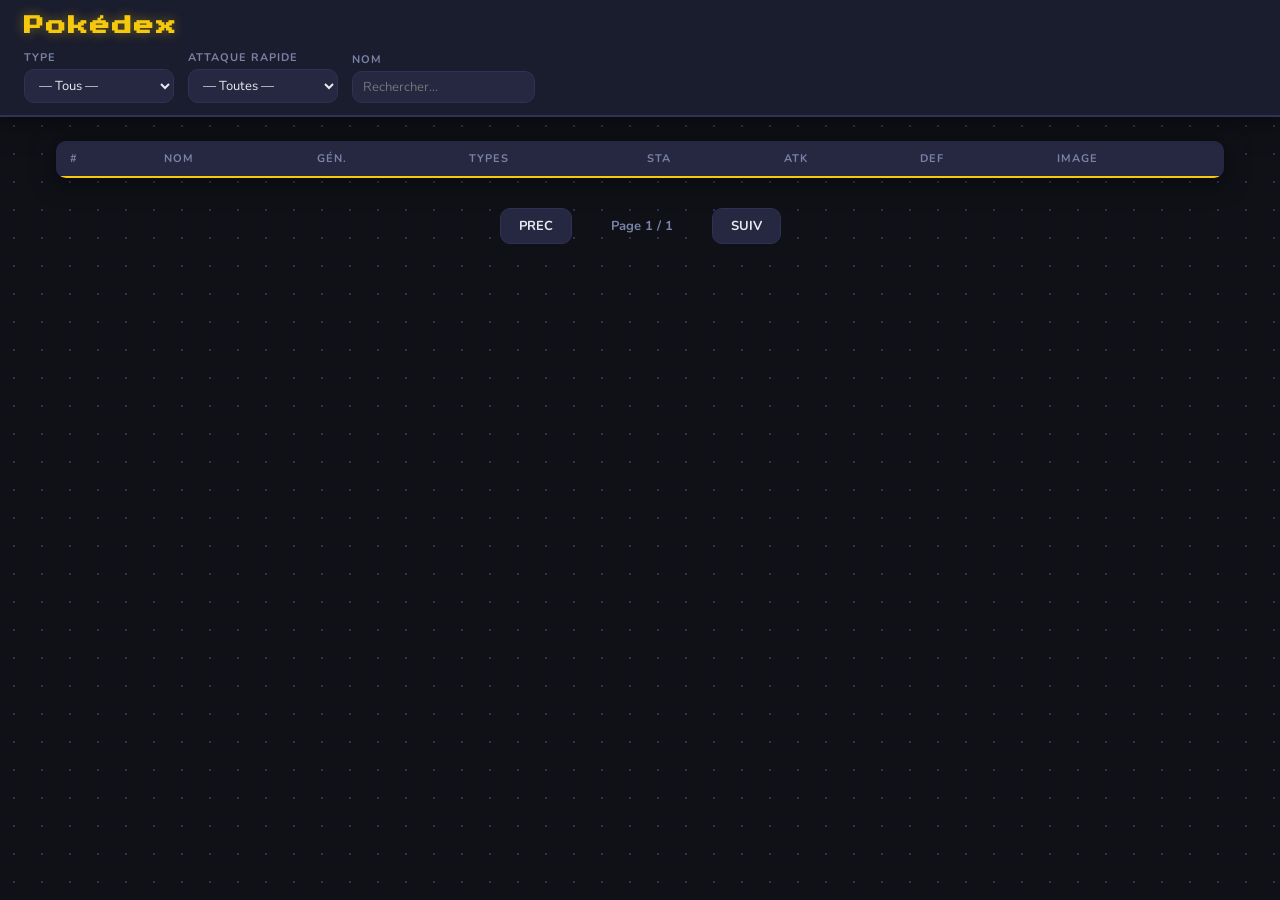
==== html/index.html @ 8cd1db7c "fonctionnement général du pokédex, remise en place des données des moves des pokémon de la 7G ; Prob" ====
<!DOCTYPE html>
<html lang="fr">
<head>
    <meta charset="UTF-8">
    <meta name="viewport" content="width=device-width, initial-scale=1.0">
    <title>Pokédex</title>
    <link rel="stylesheet" href="style.css">
</head>
<body>
    <header>
        <h1>Pokédex</h1>
        <div id="filtres">
            <div class="filtre-groupe">
                <label for="filtre-type">Type</label>
                <select id="filtre-type">
                    <option value="">— Tous —</option>
                </select>
            </div>
            <div class="filtre-groupe">
                <label for="filtre-attaque">Attaque rapide</label>
                <select id="filtre-attaque">
                    <option value="">— Toutes —</option>
                </select>
            </div>
            <div class="filtre-groupe">
                <label for="filtre-nom">Nom</label>
                <input type="text" id="filtre-nom" placeholder="Rechercher…">
            </div>
        </div>
    </header>

    <main>
        <div id="tableau-wrapper">
            <table id="tableau-pokemons">
                <thead>
                    <tr>
                        <th data-col="id">#</th>
                        <th data-col="nom">Nom</th>
                        <th data-col="generation">Gén.</th>
                        <th data-col="types">Types</th>
                        <th data-col="stamina">STA</th>
                        <th data-col="baseAttaque">ATK</th>
                        <th data-col="baseDefense">DEF</th>
                        <th>Image</th>  
                    </tr>
                </thead>
                <tbody id="tbody-pokemons">
                </tbody>
            </table>
        </div>

        <div id="pagination">
            <button id="btn-prec">PREC</button>
            <span id="info-page">Page 1 / 1</span>
            <button id="btn-suiv">SUIV </button>
        </div>
    </main>


    <div id="overlay-detail" class="overlay hidden">
        <div id="popup-detail">
            <button id="btn-fermer-detail">x</button>
            <div id="contenu-detail">
            </div>
        </div>
    </div>

    <div id="popup-image" class="hidden">
        <img id="img-grande" src="" alt="">
    </div>

    <script src="./jquery/jquery-3.7.1.min.js"></script>
    <script type="module" src="./js/script.js" defer></script>

</body>
</html>
---- html/style.css ----
/* ============================================================
   POKÉDEX — style.css
   Thème : dark/game-card — inspiré des interfaces RPG
   ============================================================ */

@import url('https://fonts.googleapis.com/css2?family=Press+Start+2P&family=Nunito:wght@400;600;700&display=swap');

/* ---------- Variables ---------- */
:root {
    --bg:          #0f1117;
    --surface:     #1a1d2e;
    --surface2:    #252840;
    --border:      #2e3254;
    --accent:      #f6c90e;   /* jaune Pokémon */
    --accent2:     #e84040;   /* rouge Pokéball */
    --text:        #e8eaf0;
    --text-muted:  #7b82a8;
    --radius:      10px;
    --shadow:      0 4px 24px rgba(0,0,0,.5);
    --font-ui:     'Nunito', sans-serif;
    --font-pixel:  'Press Start 2P', monospace;
}

/* ---------- Reset / base ---------- */
*, *::before, *::after { box-sizing: border-box; margin: 0; padding: 0; }

body {
    background: var(--bg);
    color: var(--text);
    font-family: var(--font-ui);
    font-size: 14px;
    min-height: 100vh;
    /* Motif de points discret en fond */
    background-image: radial-gradient(circle, #2e3254 1px, transparent 1px);
    background-size: 28px 28px;
}

/* ---------- Header / filtres ---------- */
header {
    background: var(--surface);
    border-bottom: 2px solid var(--border);
    padding: 16px 24px 12px;
    position: sticky;
    top: 0;
    z-index: 100;
    box-shadow: var(--shadow);
}

header h1 {
    font-family: var(--font-pixel);
    font-size: clamp(12px, 2.5vw, 20px);
    color: var(--accent);
    letter-spacing: 2px;
    margin-bottom: 14px;
    text-shadow: 0 0 12px rgba(246,201,14,.4);
}

#filtres {
    display: flex;
    flex-wrap: wrap;
    gap: 14px;
    align-items: flex-end;
}

.filtre-groupe {
    display: flex;
    flex-direction: column;
    gap: 4px;
}

.filtre-groupe label {
    font-size: 11px;
    font-weight: 700;
    color: var(--text-muted);
    text-transform: uppercase;
    letter-spacing: 1px;
}

.filtre-groupe select,
.filtre-groupe input[type="text"] {
    background: var(--surface2);
    border: 1.5px solid var(--border);
    border-radius: var(--radius);
    color: var(--text);
    font-family: var(--font-ui);
    font-size: 13px;
    padding: 6px 10px;
    outline: none;
    transition: border-color .2s;
    min-width: 150px;
}

.filtre-groupe select:focus,
.filtre-groupe input[type="text"]:focus {
    border-color: var(--accent);
}

/* ---------- Main ---------- */
main {
    padding: 24px 16px;
    max-width: 1200px;
    margin: 0 auto;
}

/* ---------- Tableau ---------- */
#tableau-wrapper {
    overflow-x: auto;
    border-radius: var(--radius);
    box-shadow: var(--shadow);
}

#tableau-pokemons {
    width: 100%;
    border-collapse: collapse;
    background: var(--surface);
}

/* En-têtes */
#tableau-pokemons thead tr {
    background: var(--surface2);
    border-bottom: 2px solid var(--accent);
}

#tableau-pokemons th {
    padding: 10px 14px;
    text-align: left;
    font-size: 11px;
    font-weight: 700;
    color: var(--text-muted);
    text-transform: uppercase;
    letter-spacing: 1px;
    white-space: nowrap;
    cursor: pointer;
    user-select: none;
    transition: color .2s;
}

/* La dernière colonne (image) n'a pas de cursor pointer */
#tableau-pokemons th:last-child {
    cursor: default;
}

#tableau-pokemons th:hover:not(:last-child) {
    color: var(--accent);
}

/* Colonne triée active → texte en gras + couleur accent */
#tableau-pokemons th.tri-actif {
    color: var(--accent);
    font-weight: 900;
}

/* Indicateur de direction du tri */
#tableau-pokemons th.tri-actif::after {
    content: attr(data-dir);   /* '↑' ou '↓' ajouté via JS */
    margin-left: 5px;
    font-size: 10px;
}

/* Lignes du corps */
#tableau-pokemons tbody tr {
    border-bottom: 1px solid var(--border);
    cursor: pointer;
    transition: background .15s;
}

#tableau-pokemons tbody tr:hover {
    background: var(--surface2);
}

#tableau-pokemons td {
    padding: 8px 14px;
    vertical-align: middle;
}

/* ID en gras discret */
#tableau-pokemons td:first-child {
    font-weight: 700;
    color: var(--text-muted);
    font-size: 12px;
}

/* Miniature Pokémon */
.miniature {
    height: 40px;
    width: auto;
    display: block;
    transition: transform .2s;
    cursor: zoom-in;
}

.miniature:hover {
    transform: scale(1.15);
}

/* Badges de type */
.badge-type {
    display: inline-block;
    padding: 2px 8px;
    border-radius: 20px;
    font-size: 11px;
    font-weight: 700;
    margin: 1px 2px;
    color: #fff;
    text-transform: capitalize;
}

/* Couleurs par type */
.type-Normal   { background: #9099a1; }
.type-Fire     { background: #e62829; }
.type-Water    { background: #2980ef; }
.type-Grass    { background: #3fa129; }
.type-Electric { background: #fac000; color: #222; }
.type-Ice      { background: #3dcef3; color: #222; }
.type-Fighting { background: #ff8000; }
.type-Poison   { background: #9141cb; }
.type-Ground   { background: #915121; }
.type-Flying   { background: #81b9ef; color: #222; }
.type-Psychic  { background: #ef4179; }
.type-Bug      { background: #91a119; }
.type-Rock     { background: #afa981; color: #222; }
.type-Ghost    { background: #704170; }
.type-Dragon   { background: #5060e1; }
.type-Dark     { background: #624d4e; }
.type-Steel    { background: #60a1b8; }
.type-Fairy    { background: #ef70ef; }

/* ---------- Pagination ---------- */
#pagination {
    display: flex;
    align-items: center;
    justify-content: center;
    gap: 20px;
    margin-top: 20px;
    padding: 10px;
}

#pagination button {
    background: var(--surface2);
    color: var(--text);
    border: 1.5px solid var(--border);
    border-radius: var(--radius);
    padding: 8px 18px;
    font-family: var(--font-ui);
    font-size: 13px;
    font-weight: 700;
    cursor: pointer;
    transition: background .2s, border-color .2s, color .2s;
}

#pagination button:hover:not(:disabled) {
    background: var(--accent);
    color: var(--bg);
    border-color: var(--accent);
}

#pagination button:disabled {
    opacity: 0.35;
    cursor: not-allowed;
}

#info-page {
    font-size: 13px;
    font-weight: 700;
    color: var(--text-muted);
    min-width: 100px;
    text-align: center;
}

/* ---------- Overlay + Popup détail ---------- */
.overlay {
    position: fixed;
    inset: 0;
    background: rgba(0,0,0,.72);
    z-index: 500;
    display: flex;
    align-items: center;
    justify-content: center;
    backdrop-filter: blur(3px);
    animation: fadeIn .2s ease;
}

.overlay.hidden {
    display: none;
}

@keyframes fadeIn {
    from { opacity: 0; }
    to   { opacity: 1; }
}

#popup-detail {
    background: var(--surface);
    border: 2px solid var(--border);
    border-radius: 14px;
    padding: 28px 32px;
    max-width: 600px;
    width: 90vw;
    max-height: 85vh;
    overflow-y: auto;
    position: relative;
    box-shadow: 0 8px 40px rgba(0,0,0,.7);
    animation: slideUp .25s ease;
}

@keyframes slideUp {
    from { transform: translateY(30px); opacity: 0; }
    to   { transform: translateY(0);    opacity: 1; }
}

#btn-fermer-detail {
    position: absolute;
    top: 12px;
    right: 16px;
    background: none;
    border: none;
    color: var(--text-muted);
    font-size: 24px;
    cursor: pointer;
    line-height: 1;
    transition: color .2s;
}
#btn-fermer-detail:hover { color: var(--accent2); }

/* Contenu de la popup détail */
#contenu-detail h2 {
    font-family: var(--font-pixel);
    font-size: 13px;
    color: var(--accent);
    margin-bottom: 16px;
}

#contenu-detail .detail-image {
    text-align: center;
    margin-bottom: 16px;
}

#contenu-detail .detail-image img {
    height: 96px;
    cursor: zoom-in;
}

.detail-section {
    margin-bottom: 12px;
}

.detail-section h3 {
    font-size: 11px;
    font-weight: 700;
    text-transform: uppercase;
    letter-spacing: 1px;
    color: var(--text-muted);
    margin-bottom: 6px;
    border-bottom: 1px solid var(--border);
    padding-bottom: 4px;
}

.detail-section p {
    font-size: 13px;
    line-height: 1.6;
    color: var(--text);
}

.detail-stats {
    display: flex;
    gap: 16px;
    flex-wrap: wrap;
}

.stat-item {
    background: var(--surface2);
    border-radius: 8px;
    padding: 8px 14px;
    text-align: center;
}

.stat-item .stat-val {
    display: block;
    font-size: 20px;
    font-weight: 700;
    color: var(--accent);
}

.stat-item .stat-lbl {
    display: block;
    font-size: 10px;
    color: var(--text-muted);
    text-transform: uppercase;
    letter-spacing: 1px;
}

.attaque-chip {
    display: inline-block;
    background: var(--surface2);
    border: 1px solid var(--border);
    border-radius: 6px;
    padding: 3px 9px;
    margin: 2px 3px;
    font-size: 12px;
    color: var(--text);
}

/* ---------- Popup image grande taille ---------- */
#popup-image {
    position: fixed;
    z-index: 600;
    pointer-events: none;   /* ne bloque pas les événements souris */
    background: var(--surface);
    border: 2px solid var(--border);
    border-radius: 10px;
    padding: 8px;
    box-shadow: var(--shadow);
    transition: opacity .15s;
}

#popup-image.hidden {
    display: none;
}

#img-grande {
    display: block;
    height: 180px;
    width: auto;
}

/* ---------- Responsive ---------- */
@media (max-width: 680px) {
    header { padding: 12px; }
    #filtres { flex-direction: column; }
    .filtre-groupe select,
    .filtre-groupe input { min-width: 100%; }
    #tableau-pokemons th, #tableau-pokemons td { padding: 6px 8px; font-size: 12px; }
    #popup-detail { padding: 18px 16px; }
}
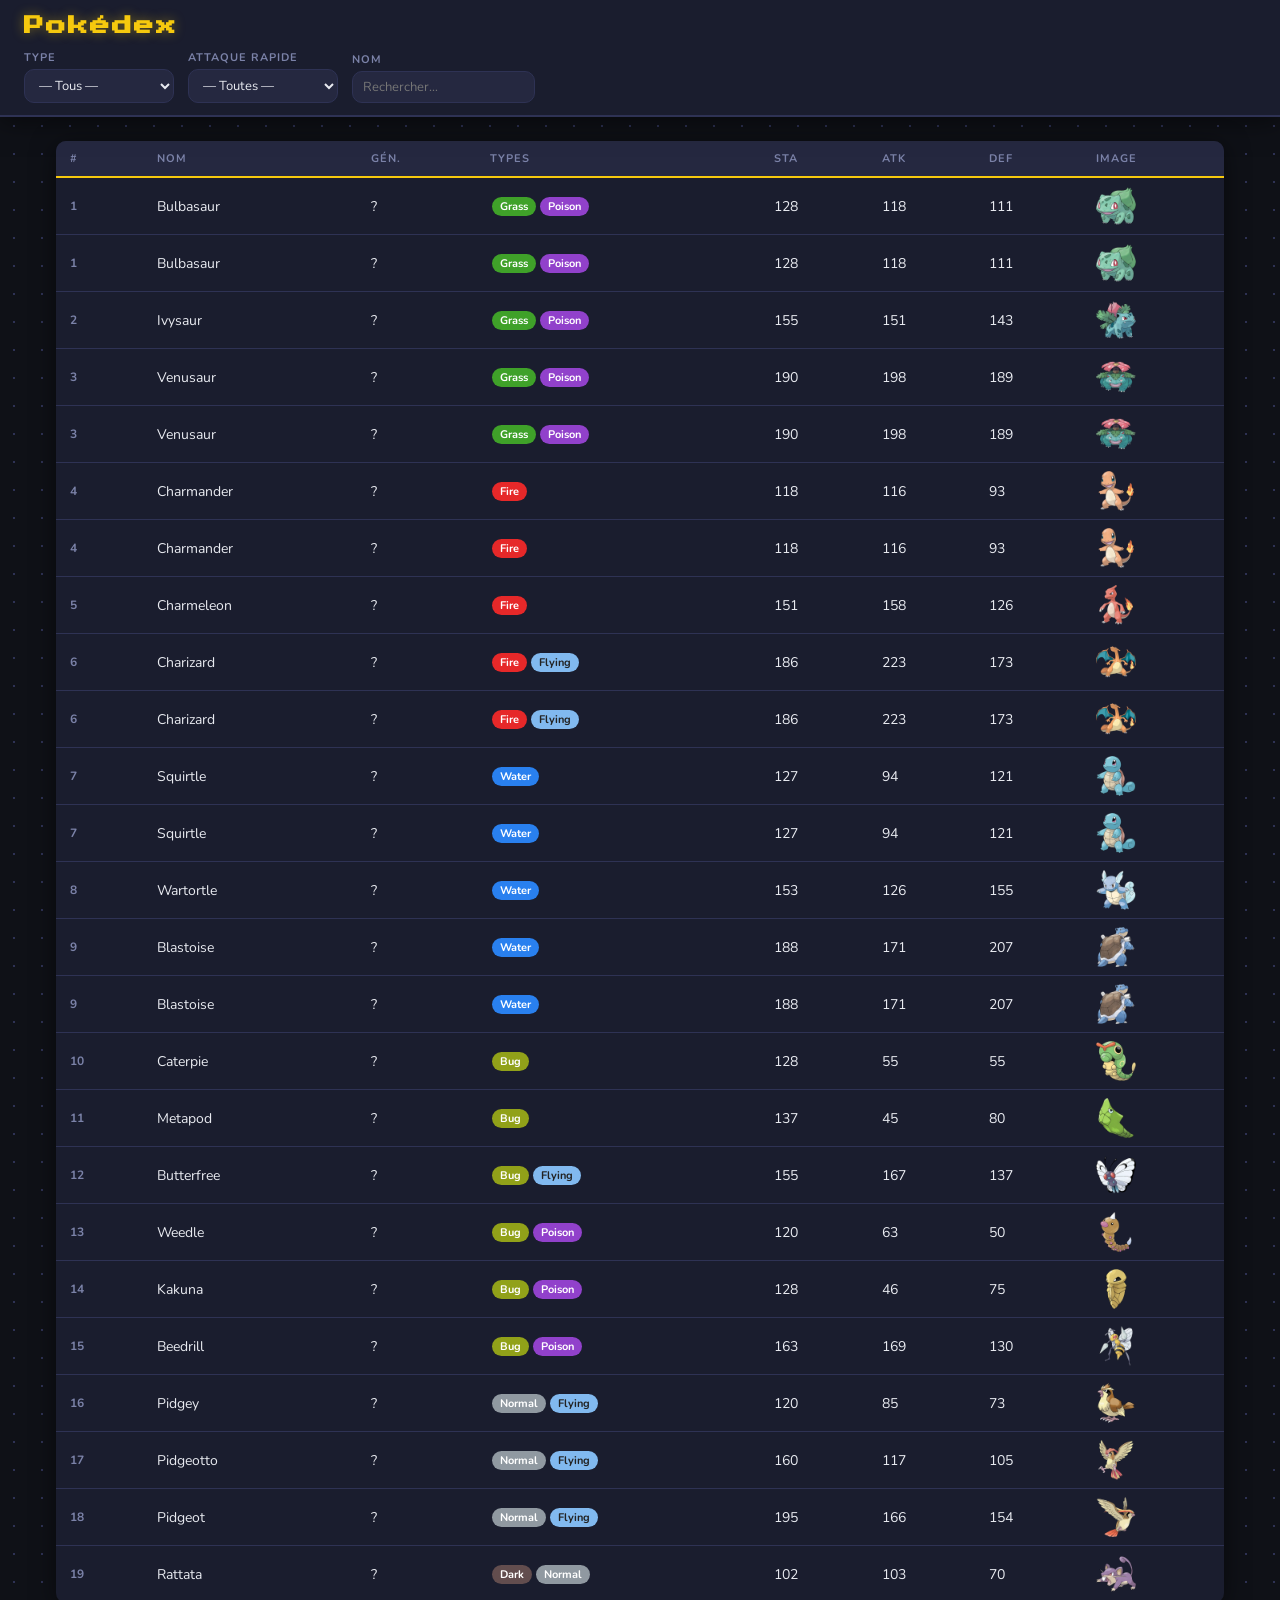
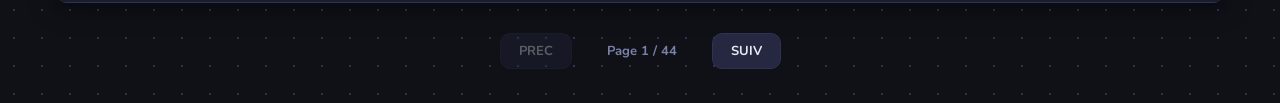
==== commit f007d684: "ajout des bons chemins image" ====
--- a/html/index.html
+++ b/html/index.html
@@ -5,6 +5,7 @@
     <meta name="viewport" content="width=device-width, initial-scale=1.0">
     <title>Pokédex</title>
     <link rel="stylesheet" href="style.css">
+    <script src="./jquery/jquery-3.7.1.min.js"></script>
 </head>
 <body>
     <header>
@@ -41,7 +42,7 @@
                         <th data-col="stamina">STA</th>
                         <th data-col="baseAttaque">ATK</th>
                         <th data-col="baseDefense">DEF</th>
-                        <th>Image</th>  
+                        <th>Image</th>
                     </tr>
                 </thead>
                 <tbody id="tbody-pokemons">
@@ -56,7 +57,6 @@
         </div>
     </main>
 
-
     <div id="overlay-detail" class="overlay hidden">
         <div id="popup-detail">
             <button id="btn-fermer-detail">x</button>
@@ -69,8 +69,6 @@
         <img id="img-grande" src="" alt="">
     </div>
 
-    <script src="./jquery/jquery-3.7.1.min.js"></script>
-    <script type="module" src="./js/script.js" defer></script>
-
+    <script type="module" src="./js/script.js"></script>
 </body>
-</html>
+</html>
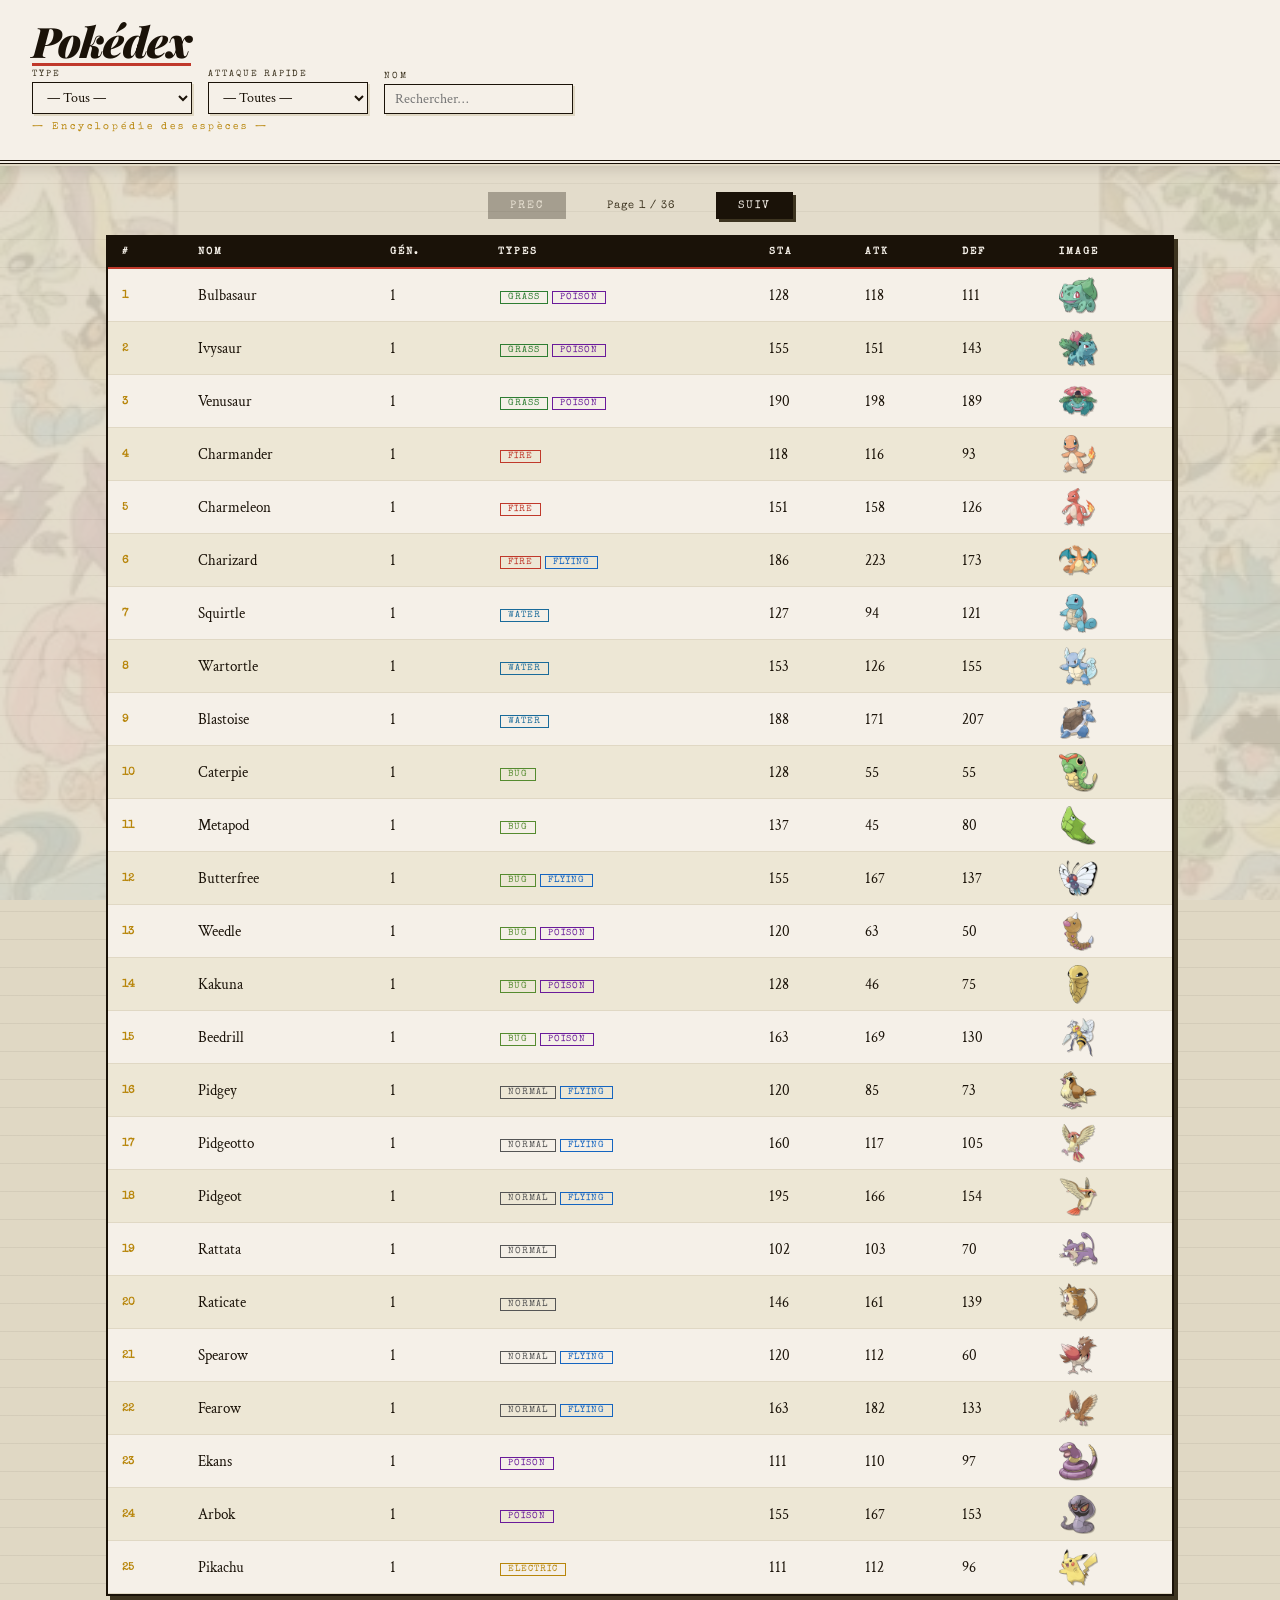
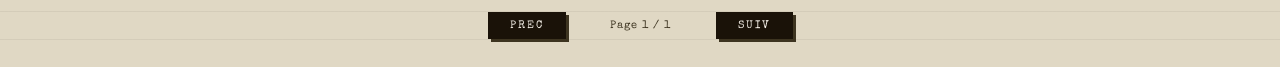
==== commit b91adb15: "chgmt style" ====
--- a/html/index.html
+++ b/html/index.html
@@ -31,6 +31,12 @@
     </header>
 
     <main>
+        <div id="pagination">
+            <button id="btn-prec">PREC</button>
+            <span id="info-page">Page 1 / 1</span>
+            <button id="btn-suiv">SUIV </button>
+        </div>
+        
         <div id="tableau-wrapper">
             <table id="tableau-pokemons">
                 <thead>
--- a/html/style.css
+++ b/html/style.css
@@ -1,229 +1,279 @@
-/* ============================================================
-   POKÉDEX — style.css
-   Thème : dark/game-card — inspiré des interfaces RPG
-   ============================================================ */
-
-@import url('https://fonts.googleapis.com/css2?family=Press+Start+2P&family=Nunito:wght@400;600;700&display=swap');
+@import url('https://fonts.googleapis.com/css2?family=Playfair+Display:ital,wght@0,400;0,700;0,900;1,400&family=Crimson+Text:ital,wght@0,400;0,600;1,400&family=Special+Elite&display=swap');
 
 /* ---------- Variables ---------- */
 :root {
-    --bg:          #0f1117;
-    --surface:     #1a1d2e;
-    --surface2:    #252840;
-    --border:      #2e3254;
-    --accent:      #f6c90e;   /* jaune Pokémon */
-    --accent2:     #e84040;   /* rouge Pokéball */
-    --text:        #e8eaf0;
-    --text-muted:  #7b82a8;
-    --radius:      10px;
-    --shadow:      0 4px 24px rgba(0,0,0,.5);
-    --font-ui:     'Nunito', sans-serif;
-    --font-pixel:  'Press Start 2P', monospace;
-}
-
-/* ---------- Reset / base ---------- */
+    --papier:      #f5f0e8;
+    --papier2:     #ede7d5;
+    --papier3:     #e0d8c4;
+    --encre:       #1a1208;
+    --encre2:      #3d3420;
+    --rouge:       #c0392b;
+    --rouge2:      #e74c3c;
+    --or:          #b8860b;
+    --or2:         #d4a017;
+    --bord:        #1a1208;
+    --radius:      0px;
+    --font-titre:  'Playfair Display', Georgia, serif;
+    --font-corps:  'Crimson Text', Georgia, serif;
+    --font-machine:'Special Elite', monospace;
+}
+
+/* ---------- Reset ---------- */
 *, *::before, *::after { box-sizing: border-box; margin: 0; padding: 0; }
 
+/* ---------- Body ---------- */
 body {
-    background: var(--bg);
-    color: var(--text);
-    font-family: var(--font-ui);
-    font-size: 14px;
+    background-color: var(--papier3);
+    background-image:
+        repeating-linear-gradient(
+            0deg,
+            transparent,
+            transparent 27px,
+            rgba(26,18,8,0.06) 27px,
+            rgba(26,18,8,0.06) 28px
+        );
+    color: var(--encre);
+    font-family: var(--font-corps);
+    font-size: 16px;
     min-height: 100vh;
-    /* Motif de points discret en fond */
-    background-image: radial-gradient(circle, #2e3254 1px, transparent 1px);
-    background-size: 28px 28px;
-}
-
-/* ---------- Header / filtres ---------- */
+}
+
+/* Image de bordure Pokémon en fond */
+body::before {
+    content: "";
+    position: fixed;
+    top: 0; left: 0;
+    width: 100%; height: 100%;
+    background-image: url("pokemon_border.jpg");
+    background-size: cover;
+    background-position: center;
+    z-index: -1;
+    opacity: 0.12;
+}
+
+/* ---------- Header ---------- */
 header {
-    background: var(--surface);
-    border-bottom: 2px solid var(--border);
-    padding: 16px 24px 12px;
+    background: var(--papier);
+    border-bottom: 4px double var(--bord);
+    padding: 20px 32px 16px;
     position: sticky;
     top: 0;
     z-index: 100;
-    box-shadow: var(--shadow);
+    box-shadow: 0 2px 0 var(--papier3), 0 4px 12px rgba(26,18,8,0.15);
 }
 
 header h1 {
-    font-family: var(--font-pixel);
-    font-size: clamp(12px, 2.5vw, 20px);
-    color: var(--accent);
-    letter-spacing: 2px;
-    margin-bottom: 14px;
-    text-shadow: 0 0 12px rgba(246,201,14,.4);
-}
-
+    font-family: var(--font-titre);
+    font-size: clamp(24px, 4vw, 42px);
+    font-weight: 900;
+    font-style: italic;
+    color: var(--encre);
+    letter-spacing: -1px;
+    margin-bottom: 4px;
+    line-height: 1;
+    position: relative;
+    display: inline-block;
+}
+
+/* Soulignement rouge façon tampon */
+header h1::after {
+    content: "";
+    position: absolute;
+    bottom: -4px;
+    left: 0;
+    width: 100%;
+    height: 3px;
+    background: var(--rouge);
+}
+
+/* Petit sous-titre machine à écrire */
+header::after {
+    content: "— Encyclopédie des espèces —";
+    display: block;
+    font-family: var(--font-machine);
+    font-size: 10px;
+    color: var(--or);
+    letter-spacing: 3px;
+    margin-top: 8px;
+    margin-bottom: 12px;
+}
+
+/* ---------- Filtres ---------- */
 #filtres {
     display: flex;
     flex-wrap: wrap;
-    gap: 14px;
+    gap: 16px;
     align-items: flex-end;
+    margin-top: 4px;
 }
 
 .filtre-groupe {
     display: flex;
     flex-direction: column;
-    gap: 4px;
+    gap: 3px;
 }
 
 .filtre-groupe label {
-    font-size: 11px;
-    font-weight: 700;
-    color: var(--text-muted);
+    font-family: var(--font-machine);
+    font-size: 9px;
+    color: var(--encre2);
     text-transform: uppercase;
-    letter-spacing: 1px;
+    letter-spacing: 2px;
 }
 
 .filtre-groupe select,
 .filtre-groupe input[type="text"] {
-    background: var(--surface2);
-    border: 1.5px solid var(--border);
-    border-radius: var(--radius);
-    color: var(--text);
-    font-family: var(--font-ui);
-    font-size: 13px;
-    padding: 6px 10px;
+    background: var(--papier);
+    border: 1.5px solid var(--bord);
+    border-radius: 0;
+    color: var(--encre);
+    font-family: var(--font-corps);
+    font-size: 14px;
+    padding: 5px 10px;
     outline: none;
-    transition: border-color .2s;
-    min-width: 150px;
+    min-width: 160px;
+    transition: border-color .15s, box-shadow .15s;
+    box-shadow: 2px 2px 0 var(--papier3);
 }
 
 .filtre-groupe select:focus,
 .filtre-groupe input[type="text"]:focus {
-    border-color: var(--accent);
+    border-color: var(--rouge);
+    box-shadow: 2px 2px 0 var(--rouge2);
 }
 
 /* ---------- Main ---------- */
 main {
-    padding: 24px 16px;
-    max-width: 1200px;
-    margin: 0 auto;
+    max-width: 1100px;
+    margin: 28px auto;
+    padding: 0 16px;
 }
 
 /* ---------- Tableau ---------- */
 #tableau-wrapper {
+    border: 2px solid var(--bord);
+    box-shadow: 4px 4px 0 var(--encre2);
+    background: var(--papier);
     overflow-x: auto;
-    border-radius: var(--radius);
-    box-shadow: var(--shadow);
 }
 
 #tableau-pokemons {
     width: 100%;
     border-collapse: collapse;
-    background: var(--surface);
 }
 
 /* En-têtes */
 #tableau-pokemons thead tr {
-    background: var(--surface2);
-    border-bottom: 2px solid var(--accent);
+    background: var(--encre);
+    border-bottom: 2px solid var(--rouge);
 }
 
 #tableau-pokemons th {
     padding: 10px 14px;
     text-align: left;
-    font-size: 11px;
-    font-weight: 700;
-    color: var(--text-muted);
+    font-family: var(--font-machine);
+    font-size: 10px;
+    color: var(--papier);
     text-transform: uppercase;
-    letter-spacing: 1px;
+    letter-spacing: 2px;
     white-space: nowrap;
     cursor: pointer;
     user-select: none;
-    transition: color .2s;
-}
-
-/* La dernière colonne (image) n'a pas de cursor pointer */
-#tableau-pokemons th:last-child {
-    cursor: default;
-}
+    transition: color .15s;
+}
+
+#tableau-pokemons th:last-child { cursor: default; }
 
 #tableau-pokemons th:hover:not(:last-child) {
-    color: var(--accent);
-}
-
-/* Colonne triée active → texte en gras + couleur accent */
+    color: var(--or2);
+}
+
 #tableau-pokemons th.tri-actif {
-    color: var(--accent);
-    font-weight: 900;
-}
-
-/* Indicateur de direction du tri */
+    color: var(--rouge2);
+    text-decoration: underline;
+    text-underline-offset: 3px;
+}
+
 #tableau-pokemons th.tri-actif::after {
-    content: attr(data-dir);   /* '↑' ou '↓' ajouté via JS */
-    margin-left: 5px;
+    content: attr(data-dir);
+    margin-left: 4px;
     font-size: 10px;
 }
 
-/* Lignes du corps */
+/* Lignes */
 #tableau-pokemons tbody tr {
-    border-bottom: 1px solid var(--border);
+    border-bottom: 1px solid var(--papier3);
     cursor: pointer;
-    transition: background .15s;
+    transition: background .1s;
+}
+
+#tableau-pokemons tbody tr:nth-child(even) {
+    background: var(--papier2);
 }
 
 #tableau-pokemons tbody tr:hover {
-    background: var(--surface2);
+    background: #f0e6c8;
+    border-left: 3px solid var(--rouge);
 }
 
 #tableau-pokemons td {
-    padding: 8px 14px;
+    padding: 7px 14px;
     vertical-align: middle;
-}
-
-/* ID en gras discret */
+    font-family: var(--font-corps);
+    font-size: 15px;
+}
+
+/* ID */
 #tableau-pokemons td:first-child {
-    font-weight: 700;
-    color: var(--text-muted);
-    font-size: 12px;
-}
-
-/* Miniature Pokémon */
+    font-family: var(--font-machine);
+    font-size: 11px;
+    color: var(--or);
+    font-weight: 600;
+}
+
+/* Miniature */
 .miniature {
-    height: 40px;
+    height: 38px;
     width: auto;
     display: block;
     transition: transform .2s;
     cursor: zoom-in;
-}
-
-.miniature:hover {
-    transform: scale(1.15);
-}
-
-/* Badges de type */
+    filter: drop-shadow(1px 1px 0 rgba(26,18,8,0.3));
+}
+
+.miniature:hover { transform: scale(1.2); }
+
+/* ---------- Badges de type ---------- */
 .badge-type {
     display: inline-block;
-    padding: 2px 8px;
-    border-radius: 20px;
-    font-size: 11px;
-    font-weight: 700;
+    padding: 1px 7px;
+    border: 1.5px solid currentColor;
+    font-family: var(--font-machine);
+    font-size: 9px;
+    letter-spacing: 1px;
     margin: 1px 2px;
-    color: #fff;
-    text-transform: capitalize;
-}
-
-/* Couleurs par type */
-.type-Normal   { background: #9099a1; }
-.type-Fire     { background: #e62829; }
-.type-Water    { background: #2980ef; }
-.type-Grass    { background: #3fa129; }
-.type-Electric { background: #fac000; color: #222; }
-.type-Ice      { background: #3dcef3; color: #222; }
-.type-Fighting { background: #ff8000; }
-.type-Poison   { background: #9141cb; }
-.type-Ground   { background: #915121; }
-.type-Flying   { background: #81b9ef; color: #222; }
-.type-Psychic  { background: #ef4179; }
-.type-Bug      { background: #91a119; }
-.type-Rock     { background: #afa981; color: #222; }
-.type-Ghost    { background: #704170; }
-.type-Dragon   { background: #5060e1; }
-.type-Dark     { background: #624d4e; }
-.type-Steel    { background: #60a1b8; }
-.type-Fairy    { background: #ef70ef; }
+    text-transform: uppercase;
+}
+
+/* Couleurs par type — style "tampon encre" */
+.type-Normal   { color: #555; border-color: #555; }
+.type-Fire     { color: #c0392b; border-color: #c0392b; }
+.type-Water    { color: #1a6b9a; border-color: #1a6b9a; }
+.type-Grass    { color: #2e7d32; border-color: #2e7d32; }
+.type-Electric { color: #b8860b; border-color: #b8860b; }
+.type-Ice      { color: #0288d1; border-color: #0288d1; }
+.type-Fighting { color: #e65100; border-color: #e65100; }
+.type-Poison   { color: #6a1b9a; border-color: #6a1b9a; }
+.type-Ground   { color: #6d4c41; border-color: #6d4c41; }
+.type-Flying   { color: #1565c0; border-color: #1565c0; }
+.type-Psychic  { color: #ad1457; border-color: #ad1457; }
+.type-Bug      { color: #558b2f; border-color: #558b2f; }
+.type-Rock     { color: #78716c; border-color: #78716c; }
+.type-Ghost    { color: #4a148c; border-color: #4a148c; }
+.type-Dragon   { color: #283593; border-color: #283593; }
+.type-Dark     { color: #3e2723; border-color: #3e2723; }
+.type-Steel    { color: #37474f; border-color: #37474f; }
+.type-Fairy    { color: #880e4f; border-color: #880e4f; }
 
 /* ---------- Pagination ---------- */
 #pagination {
@@ -231,39 +281,40 @@
     align-items: center;
     justify-content: center;
     gap: 20px;
-    margin-top: 20px;
-    padding: 10px;
+    margin: 16px 0;
 }
 
 #pagination button {
-    background: var(--surface2);
-    color: var(--text);
-    border: 1.5px solid var(--border);
-    border-radius: var(--radius);
-    padding: 8px 18px;
-    font-family: var(--font-ui);
-    font-size: 13px;
-    font-weight: 700;
+    background: var(--encre);
+    color: var(--papier);
+    border: 2px solid var(--encre);
+    padding: 6px 20px;
+    font-family: var(--font-machine);
+    font-size: 11px;
+    letter-spacing: 2px;
     cursor: pointer;
-    transition: background .2s, border-color .2s, color .2s;
+    transition: background .15s, color .15s;
+    box-shadow: 3px 3px 0 var(--encre2);
 }
 
 #pagination button:hover:not(:disabled) {
-    background: var(--accent);
-    color: var(--bg);
-    border-color: var(--accent);
+    background: var(--rouge);
+    border-color: var(--rouge);
+    box-shadow: 3px 3px 0 #7b1c13;
 }
 
 #pagination button:disabled {
-    opacity: 0.35;
+    opacity: 0.3;
     cursor: not-allowed;
+    box-shadow: none;
 }
 
 #info-page {
-    font-size: 13px;
-    font-weight: 700;
-    color: var(--text-muted);
-    min-width: 100px;
+    font-family: var(--font-machine);
+    font-size: 11px;
+    color: var(--encre2);
+    letter-spacing: 1px;
+    min-width: 110px;
     text-align: center;
 }
 
@@ -271,151 +322,153 @@
 .overlay {
     position: fixed;
     inset: 0;
-    background: rgba(0,0,0,.72);
+    background: rgba(26,18,8,0.6);
     z-index: 500;
     display: flex;
     align-items: center;
     justify-content: center;
-    backdrop-filter: blur(3px);
-    animation: fadeIn .2s ease;
-}
-
-.overlay.hidden {
-    display: none;
-}
-
-@keyframes fadeIn {
-    from { opacity: 0; }
-    to   { opacity: 1; }
-}
+    backdrop-filter: blur(1px);
+}
+
+.overlay.hidden { display: none; }
 
 #popup-detail {
-    background: var(--surface);
-    border: 2px solid var(--border);
-    border-radius: 14px;
-    padding: 28px 32px;
-    max-width: 600px;
+    background: var(--papier);
+    border: 3px solid var(--bord);
+    box-shadow: 8px 8px 0 var(--encre2);
+    padding: 32px 36px;
+    max-width: 580px;
     width: 90vw;
     max-height: 85vh;
     overflow-y: auto;
     position: relative;
-    box-shadow: 0 8px 40px rgba(0,0,0,.7);
-    animation: slideUp .25s ease;
-}
-
-@keyframes slideUp {
-    from { transform: translateY(30px); opacity: 0; }
-    to   { transform: translateY(0);    opacity: 1; }
-}
+    /* Coins décorés */
+    background-image:
+        linear-gradient(var(--bord) 2px, transparent 2px),
+        linear-gradient(90deg, var(--bord) 2px, transparent 2px);
+    background-size: 20px 20px;
+    background-position: top left;
+}
+
+/* Surcharge pour que le fond reste lisible sous la grille */
+#popup-detail::before {
+    content: "";
+    position: absolute;
+    inset: 8px;
+    background: var(--papier);
+    z-index: 0;
+}
+
+#popup-detail > * { position: relative; z-index: 1; }
 
 #btn-fermer-detail {
     position: absolute;
-    top: 12px;
-    right: 16px;
-    background: none;
+    top: 10px; right: 12px;
+    background: var(--encre);
+    color: var(--papier);
     border: none;
-    color: var(--text-muted);
-    font-size: 24px;
+    width: 28px; height: 28px;
+    font-family: var(--font-machine);
+    font-size: 12px;
     cursor: pointer;
-    line-height: 1;
-    transition: color .2s;
-}
-#btn-fermer-detail:hover { color: var(--accent2); }
-
-/* Contenu de la popup détail */
+    z-index: 10;
+    transition: background .15s;
+}
+#btn-fermer-detail:hover { background: var(--rouge); }
+
 #contenu-detail h2 {
-    font-family: var(--font-pixel);
-    font-size: 13px;
-    color: var(--accent);
+    font-family: var(--font-titre);
+    font-size: 22px;
+    font-weight: 900;
+    font-style: italic;
+    color: var(--encre);
     margin-bottom: 16px;
+    padding-bottom: 8px;
+    border-bottom: 2px solid var(--bord);
 }
 
 #contenu-detail .detail-image {
     text-align: center;
     margin-bottom: 16px;
-}
-
-#contenu-detail .detail-image img {
-    height: 96px;
-    cursor: zoom-in;
+    padding: 12px;
+    border: 1px dashed var(--encre2);
 }
 
 .detail-section {
-    margin-bottom: 12px;
+    margin-bottom: 14px;
 }
 
 .detail-section h3 {
-    font-size: 11px;
-    font-weight: 700;
+    font-family: var(--font-machine);
+    font-size: 9px;
     text-transform: uppercase;
-    letter-spacing: 1px;
-    color: var(--text-muted);
+    letter-spacing: 3px;
+    color: var(--rouge);
     margin-bottom: 6px;
-    border-bottom: 1px solid var(--border);
-    padding-bottom: 4px;
+    padding-bottom: 3px;
+    border-bottom: 1px solid var(--papier3);
 }
 
 .detail-section p {
-    font-size: 13px;
+    font-size: 15px;
     line-height: 1.6;
-    color: var(--text);
+    color: var(--encre);
 }
 
 .detail-stats {
     display: flex;
-    gap: 16px;
+    gap: 12px;
     flex-wrap: wrap;
 }
 
 .stat-item {
-    background: var(--surface2);
-    border-radius: 8px;
-    padding: 8px 14px;
+    background: var(--encre);
+    padding: 8px 16px;
     text-align: center;
+    min-width: 70px;
 }
 
 .stat-item .stat-val {
     display: block;
-    font-size: 20px;
+    font-family: var(--font-titre);
+    font-size: 22px;
     font-weight: 700;
-    color: var(--accent);
+    color: var(--or2);
 }
 
 .stat-item .stat-lbl {
     display: block;
-    font-size: 10px;
-    color: var(--text-muted);
-    text-transform: uppercase;
-    letter-spacing: 1px;
+    font-family: var(--font-machine);
+    font-size: 9px;
+    color: var(--papier);
+    letter-spacing: 2px;
+    margin-top: 2px;
 }
 
 .attaque-chip {
     display: inline-block;
-    background: var(--surface2);
-    border: 1px solid var(--border);
-    border-radius: 6px;
-    padding: 3px 9px;
-    margin: 2px 3px;
-    font-size: 12px;
-    color: var(--text);
-}
-
-/* ---------- Popup image grande taille ---------- */
+    background: var(--papier2);
+    border: 1px solid var(--encre2);
+    padding: 2px 8px;
+    margin: 2px 2px;
+    font-family: var(--font-corps);
+    font-size: 13px;
+    color: var(--encre);
+    box-shadow: 1px 1px 0 var(--papier3);
+}
+
+/* ---------- Popup image ---------- */
 #popup-image {
     position: fixed;
     z-index: 600;
-    pointer-events: none;   /* ne bloque pas les événements souris */
-    background: var(--surface);
-    border: 2px solid var(--border);
-    border-radius: 10px;
+    pointer-events: none;
+    background: var(--papier);
+    border: 2px solid var(--bord);
+    box-shadow: 4px 4px 0 var(--encre2);
     padding: 8px;
-    box-shadow: var(--shadow);
-    transition: opacity .15s;
-}
-
-#popup-image.hidden {
-    display: none;
-}
+}
+
+#popup-image.hidden { display: none; }
 
 #img-grande {
     display: block;
@@ -425,10 +478,9 @@
 
 /* ---------- Responsive ---------- */
 @media (max-width: 680px) {
-    header { padding: 12px; }
+    header { padding: 14px 16px; }
     #filtres { flex-direction: column; }
-    .filtre-groupe select,
-    .filtre-groupe input { min-width: 100%; }
-    #tableau-pokemons th, #tableau-pokemons td { padding: 6px 8px; font-size: 12px; }
-    #popup-detail { padding: 18px 16px; }
+    .filtre-groupe select, .filtre-groupe input { min-width: 100%; }
+    #tableau-pokemons th, #tableau-pokemons td { padding: 6px 8px; font-size: 13px; }
+    #popup-detail { padding: 20px 16px; }
 }
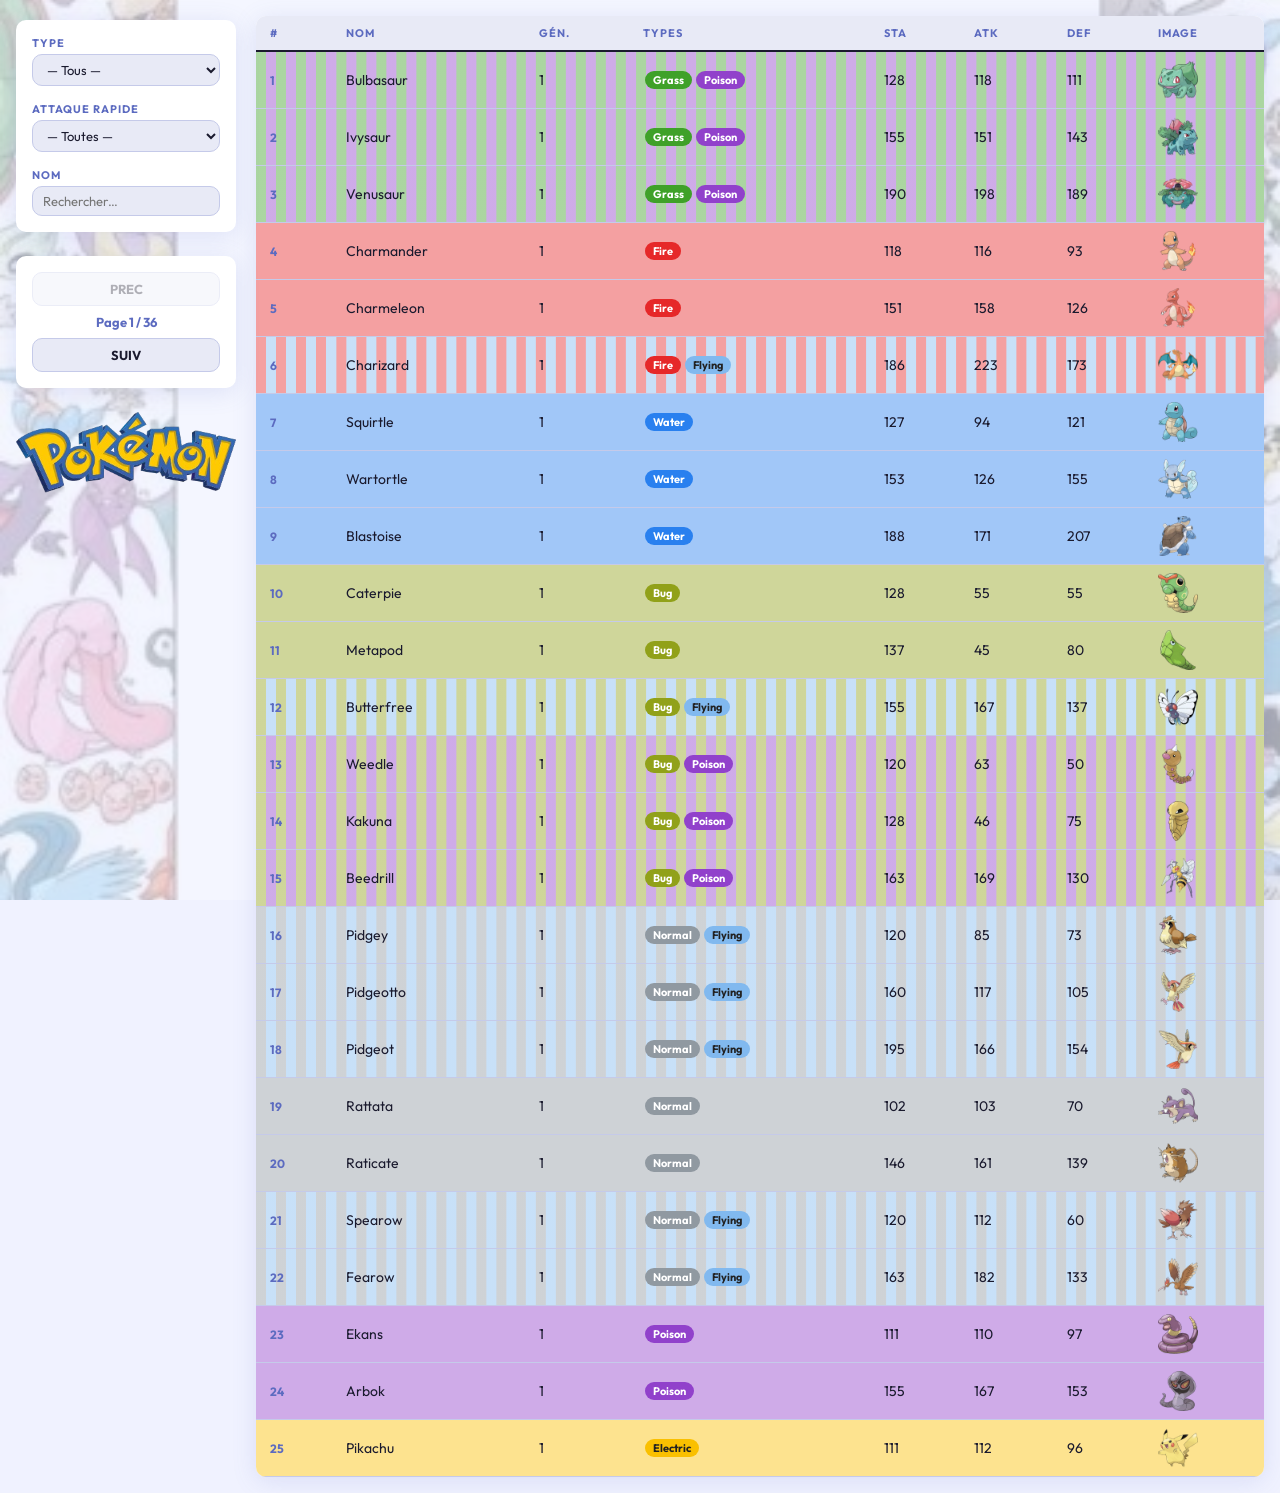
==== commit 184ef5a6: "filres a gauches + chgmt affichage popup" ====
--- a/html/index.html
+++ b/html/index.html
@@ -8,59 +8,56 @@
     <script src="./jquery/jquery-3.7.1.min.js"></script>
 </head>
 <body>
-    <header>
-        <h1>Pokédex</h1>
-        <div id="filtres">
-            <div class="filtre-groupe">
-                <label for="filtre-type">Type</label>
-                <select id="filtre-type">
-                    <option value="">— Tous —</option>
-                </select>
+
+    <main>
+
+        <div id="contenu-principal">
+            <div id="contenu-gauche">
+                <aside id="filtres-lateral">
+                    <div class="filtre-groupe">
+                        <label for="filtre-type">Type</label>
+                        <select id="filtre-type">
+                            <option value="">— Tous —</option>
+                        </select>
+                    </div>
+                    <div class="filtre-groupe">
+                        <label for="filtre-attaque">Attaque rapide</label>
+                        <select id="filtre-attaque">
+                            <option value="">— Toutes —</option>
+                        </select>
+                    </div>
+                    <div class="filtre-groupe">
+                        <label for="filtre-nom">Nom</label>
+                        <input type="text" id="filtre-nom" placeholder="Rechercher…">
+                    </div>
+                </aside>
+                <div id="pagination">
+                    <button id="btn-prec">PREC</button>
+                    <span id="info-page">Page 1 / 1</span>
+                    <button id="btn-suiv">SUIV </button>
+                </div>
+                <img id="logo"src="pokemon_logo.png" alt="">
             </div>
-            <div class="filtre-groupe">
-                <label for="filtre-attaque">Attaque rapide</label>
-                <select id="filtre-attaque">
-                    <option value="">— Toutes —</option>
-                </select>
-            </div>
-            <div class="filtre-groupe">
-                <label for="filtre-nom">Nom</label>
-                <input type="text" id="filtre-nom" placeholder="Rechercher…">
+            <div id="tableau-wrapper">
+                <table id="tableau-pokemons">
+                    <thead>
+                        <tr>
+                            <th data-col="id">#</th>
+                            <th data-col="nom">Nom</th>
+                            <th data-col="generation">Gén.</th>
+                            <th data-col="types">Types</th>
+                            <th data-col="stamina">STA</th>
+                            <th data-col="baseAttaque">ATK</th>
+                            <th data-col="baseDefense">DEF</th>
+                            <th>Image</th>
+                        </tr>
+                    </thead>
+                    <tbody id="tbody-pokemons">
+                    </tbody>
+                </table>
             </div>
         </div>
-    </header>
 
-    <main>
-        <div id="pagination">
-            <button id="btn-prec">PREC</button>
-            <span id="info-page">Page 1 / 1</span>
-            <button id="btn-suiv">SUIV </button>
-        </div>
-        
-        <div id="tableau-wrapper">
-            <table id="tableau-pokemons">
-                <thead>
-                    <tr>
-                        <th data-col="id">#</th>
-                        <th data-col="nom">Nom</th>
-                        <th data-col="generation">Gén.</th>
-                        <th data-col="types">Types</th>
-                        <th data-col="stamina">STA</th>
-                        <th data-col="baseAttaque">ATK</th>
-                        <th data-col="baseDefense">DEF</th>
-                        <th>Image</th>
-                    </tr>
-                </thead>
-                <tbody id="tbody-pokemons">
-                </tbody>
-            </table>
-        </div>
-
-        <div id="pagination">
-            <button id="btn-prec">PREC</button>
-            <span id="info-page">Page 1 / 1</span>
-            <button id="btn-suiv">SUIV </button>
-        </div>
     </main>
 
     <div id="overlay-detail" class="overlay hidden">
--- a/html/style.css
+++ b/html/style.css
@@ -1,21 +1,20 @@
-@import url('https://fonts.googleapis.com/css2?family=Playfair+Display:ital,wght@0,400;0,700;0,900;1,400&family=Crimson+Text:ital,wght@0,400;0,600;1,400&family=Special+Elite&display=swap');
+@import url('https://fonts.googleapis.com/css2?family=Outfit:wght@400;600;700;900&family=Unbounded:wght@700;900&display=swap');
 
 /* ---------- Variables ---------- */
 :root {
-    --papier:      #f5f0e8;
-    --papier2:     #ede7d5;
-    --papier3:     #e0d8c4;
-    --encre:       #1a1208;
-    --encre2:      #3d3420;
-    --rouge:       #c0392b;
-    --rouge2:      #e74c3c;
-    --or:          #b8860b;
-    --or2:         #d4a017;
-    --bord:        #1a1208;
-    --radius:      0px;
-    --font-titre:  'Playfair Display', Georgia, serif;
-    --font-corps:  'Crimson Text', Georgia, serif;
-    --font-machine:'Special Elite', monospace;
+    --bg:          #f0f2ff;
+    --surface:     #ffffff;
+    --surface2:    #e8eaf6;
+    --border:      #c5cae9;
+    --accent:      #1a1a2e;
+    --accent2:     #1e88e5;
+    --text:        #1a1a2e;
+    --text-muted:  #5c6bc0;
+    --radius:      10px;
+    --shadow:      0 4px 24px rgba(92,107,192,.15);
+    --font-ui:     'Outfit', sans-serif;
+    --font-pixel:  'Unbounded', sans-serif;
+    --sidebar-w:   220px;
 }
 
 /* ---------- Reset ---------- */
@@ -23,22 +22,14 @@
 
 /* ---------- Body ---------- */
 body {
-    background-color: var(--papier3);
-    background-image:
-        repeating-linear-gradient(
-            0deg,
-            transparent,
-            transparent 27px,
-            rgba(26,18,8,0.06) 27px,
-            rgba(26,18,8,0.06) 28px
-        );
-    color: var(--encre);
-    font-family: var(--font-corps);
-    font-size: 16px;
+    background: var(--bg);
+    color: var(--text);
+    font-family: var(--font-ui);
+    font-size: 14px;
     min-height: 100vh;
-}
-
-/* Image de bordure Pokémon en fond */
+    background-size: 28px 28px;
+}
+
 body::before {
     content: "";
     position: fixed;
@@ -48,413 +39,382 @@
     background-size: cover;
     background-position: center;
     z-index: -1;
-    opacity: 0.12;
-}
-
-/* ---------- Header ---------- */
-header {
-    background: var(--papier);
-    border-bottom: 4px double var(--bord);
-    padding: 20px 32px 16px;
-    position: sticky;
-    top: 0;
-    z-index: 100;
-    box-shadow: 0 2px 0 var(--papier3), 0 4px 12px rgba(26,18,8,0.15);
-}
-
-header h1 {
-    font-family: var(--font-titre);
-    font-size: clamp(24px, 4vw, 42px);
-    font-weight: 900;
-    font-style: italic;
-    color: var(--encre);
-    letter-spacing: -1px;
-    margin-bottom: 4px;
-    line-height: 1;
-    position: relative;
-    display: inline-block;
-}
-
-/* Soulignement rouge façon tampon */
-header h1::after {
-    content: "";
-    position: absolute;
-    bottom: -4px;
-    left: 0;
+    opacity: 0.3;
+    
+}
+
+/* ---------- Main ---------- */
+main {
+    padding: 16px;
+}
+
+/* ---------- Layout principal ---------- */
+#contenu-principal {
+    display: flex;
+    gap: 20px;
+    align-items: flex-start;
+    height: 100%;
+}
+
+/* ---------- Sidebar ---------- */
+#filtres-lateral {
+    background: var(--surface);
+    border-radius: var(--radius);
+    padding: 16px;
+    box-shadow: var(--shadow);
+    display: flex;
+    flex-direction: column;
+    gap: 16px;
+}
+
+/* Logo dans la sidebar */
+#logo {
+    display: block;
     width: 100%;
-    height: 3px;
-    background: var(--rouge);
-}
-
-/* Petit sous-titre machine à écrire */
-header::after {
-    content: "— Encyclopédie des espèces —";
-    display: block;
-    font-family: var(--font-machine);
-    font-size: 10px;
-    color: var(--or);
-    letter-spacing: 3px;
+    height: auto;
     margin-top: 8px;
-    margin-bottom: 12px;
-}
-
-/* ---------- Filtres ---------- */
-#filtres {
-    display: flex;
-    flex-wrap: wrap;
-    gap: 16px;
-    align-items: flex-end;
-    margin-top: 4px;
-}
-
+}
+
+/* Filtres */
 .filtre-groupe {
     display: flex;
     flex-direction: column;
-    gap: 3px;
+    gap: 4px;
 }
 
 .filtre-groupe label {
-    font-family: var(--font-machine);
-    font-size: 9px;
-    color: var(--encre2);
+    font-size: 11px;
+    font-weight: 700;
+    color: var(--text-muted);
     text-transform: uppercase;
-    letter-spacing: 2px;
+    letter-spacing: 1px;
 }
 
 .filtre-groupe select,
 .filtre-groupe input[type="text"] {
-    background: var(--papier);
-    border: 1.5px solid var(--bord);
-    border-radius: 0;
-    color: var(--encre);
-    font-family: var(--font-corps);
-    font-size: 14px;
-    padding: 5px 10px;
+    background: var(--surface2);
+    border: 1.5px solid var(--border);
+    border-radius: var(--radius);
+    color: var(--text);
+    font-family: var(--font-ui);
+    font-size: 13px;
+    padding: 6px 10px;
     outline: none;
-    min-width: 160px;
-    transition: border-color .15s, box-shadow .15s;
-    box-shadow: 2px 2px 0 var(--papier3);
+    transition: border-color .2s;
+    width: 100%;
 }
 
 .filtre-groupe select:focus,
 .filtre-groupe input[type="text"]:focus {
-    border-color: var(--rouge);
-    box-shadow: 2px 2px 0 var(--rouge2);
-}
-
-/* ---------- Main ---------- */
-main {
-    max-width: 1100px;
-    margin: 28px auto;
-    padding: 0 16px;
+    border-color: var(--accent);
+}
+
+/* ---------- Pagination dans la sidebar ---------- */
+#pagination {
+    display: flex;
+    flex-direction: column;
+    align-items: center;
+    gap: 8px;
+    margin-top: 8px;
+    background-color: white;
+    padding: 16px;
+    border-radius: var(--radius);
+    box-shadow: var(--shadow);
+}
+
+#pagination button {
+    width: 100%;
+    background: var(--surface2);
+    color: var(--text);
+    border: 1.5px solid var(--border);
+    border-radius: var(--radius);
+    padding: 8px 18px;
+    font-family: var(--font-ui);
+    font-size: 13px;
+    font-weight: 700;
+    cursor: pointer;
+    transition: background .2s, border-color .2s, color .2s;
+}
+
+#pagination button:hover:not(:disabled) {
+    background: var(--accent);
+    color: #fff;
+    border-color: var(--accent);
+}
+
+#pagination button:disabled {
+    opacity: 0.35;
+    cursor: not-allowed;
+}
+
+#contenu-gauche {
+    display: flex;
+    flex-direction: column;
+    gap: 16px;
+    width: var(--sidebar-w);
+    flex-shrink: 0;
+    position: sticky;
+    top: 20px;
+}
+
+#info-page {
+    font-size: 13px;
+    font-weight: 700;
+    color: var(--text-muted);
+    text-align: center;
 }
 
 /* ---------- Tableau ---------- */
 #tableau-wrapper {
-    border: 2px solid var(--bord);
-    box-shadow: 4px 4px 0 var(--encre2);
-    background: var(--papier);
+    flex: 1;
+    min-width: 0;
     overflow-x: auto;
+    border-radius: var(--radius);
+    box-shadow: var(--shadow);
 }
 
 #tableau-pokemons {
     width: 100%;
     border-collapse: collapse;
-}
-
-/* En-têtes */
+    background: var(--surface);
+}
+
 #tableau-pokemons thead tr {
-    background: var(--encre);
-    border-bottom: 2px solid var(--rouge);
+    background: var(--surface2);
+    border-bottom: 2px solid var(--accent);
+}
+
+#tableau-pokemons thead {
+    position: sticky;
+    top: 0;
+    z-index: 10;
 }
 
 #tableau-pokemons th {
     padding: 10px 14px;
     text-align: left;
-    font-family: var(--font-machine);
-    font-size: 10px;
-    color: var(--papier);
+    font-size: 11px;
+    font-weight: 700;
+    color: var(--text-muted);
     text-transform: uppercase;
-    letter-spacing: 2px;
+    letter-spacing: 1px;
     white-space: nowrap;
     cursor: pointer;
     user-select: none;
-    transition: color .15s;
+    transition: color .2s;
+    background: var(--surface2);
 }
 
 #tableau-pokemons th:last-child { cursor: default; }
-
-#tableau-pokemons th:hover:not(:last-child) {
-    color: var(--or2);
-}
+#tableau-pokemons th:hover:not(:last-child) { color: var(--accent); }
 
 #tableau-pokemons th.tri-actif {
-    color: var(--rouge2);
-    text-decoration: underline;
-    text-underline-offset: 3px;
+    color: var(--accent);
+    font-weight: 900;
 }
 
 #tableau-pokemons th.tri-actif::after {
     content: attr(data-dir);
-    margin-left: 4px;
+    margin-left: 5px;
     font-size: 10px;
 }
 
-/* Lignes */
 #tableau-pokemons tbody tr {
-    border-bottom: 1px solid var(--papier3);
+    border-bottom: 1px solid var(--border);
     cursor: pointer;
-    transition: background .1s;
-}
-
-#tableau-pokemons tbody tr:nth-child(even) {
-    background: var(--papier2);
-}
-
-#tableau-pokemons tbody tr:hover {
-    background: #f0e6c8;
-    border-left: 3px solid var(--rouge);
-}
+    transition: background .15s;
+}
+
+#tableau-pokemons tbody tr:hover { background: var(--surface2) !important; }
 
 #tableau-pokemons td {
-    padding: 7px 14px;
+    padding: 8px 14px;
     vertical-align: middle;
-    font-family: var(--font-corps);
-    font-size: 15px;
-}
-
-/* ID */
+}
+
 #tableau-pokemons td:first-child {
-    font-family: var(--font-machine);
-    font-size: 11px;
-    color: var(--or);
-    font-weight: 600;
-}
-
-/* Miniature */
+    font-weight: 700;
+    color: var(--text-muted);
+    font-size: 12px;
+}
+
+/* ---------- Miniature ---------- */
 .miniature {
-    height: 38px;
+    height: 40px;
     width: auto;
     display: block;
     transition: transform .2s;
     cursor: zoom-in;
-    filter: drop-shadow(1px 1px 0 rgba(26,18,8,0.3));
-}
-
-.miniature:hover { transform: scale(1.2); }
+}
+.miniature:hover { transform: scale(1.15); }
 
 /* ---------- Badges de type ---------- */
 .badge-type {
     display: inline-block;
-    padding: 1px 7px;
-    border: 1.5px solid currentColor;
-    font-family: var(--font-machine);
-    font-size: 9px;
-    letter-spacing: 1px;
+    padding: 2px 8px;
+    border-radius: 20px;
+    font-size: 11px;
+    font-weight: 700;
     margin: 1px 2px;
-    text-transform: uppercase;
-}
-
-/* Couleurs par type — style "tampon encre" */
-.type-Normal   { color: #555; border-color: #555; }
-.type-Fire     { color: #c0392b; border-color: #c0392b; }
-.type-Water    { color: #1a6b9a; border-color: #1a6b9a; }
-.type-Grass    { color: #2e7d32; border-color: #2e7d32; }
-.type-Electric { color: #b8860b; border-color: #b8860b; }
-.type-Ice      { color: #0288d1; border-color: #0288d1; }
-.type-Fighting { color: #e65100; border-color: #e65100; }
-.type-Poison   { color: #6a1b9a; border-color: #6a1b9a; }
-.type-Ground   { color: #6d4c41; border-color: #6d4c41; }
-.type-Flying   { color: #1565c0; border-color: #1565c0; }
-.type-Psychic  { color: #ad1457; border-color: #ad1457; }
-.type-Bug      { color: #558b2f; border-color: #558b2f; }
-.type-Rock     { color: #78716c; border-color: #78716c; }
-.type-Ghost    { color: #4a148c; border-color: #4a148c; }
-.type-Dragon   { color: #283593; border-color: #283593; }
-.type-Dark     { color: #3e2723; border-color: #3e2723; }
-.type-Steel    { color: #37474f; border-color: #37474f; }
-.type-Fairy    { color: #880e4f; border-color: #880e4f; }
-
-/* ---------- Pagination ---------- */
-#pagination {
-    display: flex;
-    align-items: center;
-    justify-content: center;
-    gap: 20px;
-    margin: 16px 0;
-}
-
-#pagination button {
-    background: var(--encre);
-    color: var(--papier);
-    border: 2px solid var(--encre);
-    padding: 6px 20px;
-    font-family: var(--font-machine);
+    color: #fff;
+    text-transform: capitalize;
+}
+
+.badge-type-popup {
+    display: inline-block;
+    padding: 2px 8px;
+    border-radius: 20px;
     font-size: 11px;
-    letter-spacing: 2px;
-    cursor: pointer;
-    transition: background .15s, color .15s;
-    box-shadow: 3px 3px 0 var(--encre2);
-}
-
-#pagination button:hover:not(:disabled) {
-    background: var(--rouge);
-    border-color: var(--rouge);
-    box-shadow: 3px 3px 0 #7b1c13;
-}
-
-#pagination button:disabled {
-    opacity: 0.3;
-    cursor: not-allowed;
-    box-shadow: none;
-}
-
-#info-page {
-    font-family: var(--font-machine);
-    font-size: 11px;
-    color: var(--encre2);
-    letter-spacing: 1px;
-    min-width: 110px;
-    text-align: center;
-}
+    font-weight: 700;
+    margin: 1px 2px;
+    color: #fff;
+    text-transform: capitalize;
+}
+
+.type-Normal   { background: #9099a1; }
+.type-Fire     { background: #e62829; }
+.type-Water    { background: #2980ef; }
+.type-Grass    { background: #3fa129; }
+.type-Electric { background: #fac000; color: #222; }
+.type-Ice      { background: #3dcef3; color: #222; }
+.type-Fighting { background: #ff8000; }
+.type-Poison   { background: #9141cb; }
+.type-Ground   { background: #915121; }
+.type-Flying   { background: #81b9ef; color: #222; }
+.type-Psychic  { background: #ef4179; }
+.type-Bug      { background: #91a119; }
+.type-Rock     { background: #afa981; color: #222; }
+.type-Ghost    { background: #704170; }
+.type-Dragon   { background: #5060e1; }
+.type-Dark     { background: #624d4e; }
+.type-Steel    { background: #60a1b8; }
+.type-Fairy    { background: #ef70ef; }
 
 /* ---------- Overlay + Popup détail ---------- */
 .overlay {
     position: fixed;
     inset: 0;
-    background: rgba(26,18,8,0.6);
+    background: rgba(26,26,46,.5);
     z-index: 500;
     display: flex;
     align-items: center;
     justify-content: center;
-    backdrop-filter: blur(1px);
-}
-
+    backdrop-filter: blur(3px);
+    animation: fadeIn .2s ease;
+}
 .overlay.hidden { display: none; }
 
+@keyframes fadeIn {
+    from { opacity: 0; }
+    to   { opacity: 1; }
+}
+
 #popup-detail {
-    background: var(--papier);
-    border: 3px solid var(--bord);
-    box-shadow: 8px 8px 0 var(--encre2);
-    padding: 32px 36px;
-    max-width: 580px;
+    background: var(--surface);
+    border: 5px solid var(--border);
+    border-radius: 14px;
+    padding: 28px 32px;
+    max-width: 600px;
     width: 90vw;
     max-height: 85vh;
     overflow-y: auto;
     position: relative;
-    /* Coins décorés */
-    background-image:
-        linear-gradient(var(--bord) 2px, transparent 2px),
-        linear-gradient(90deg, var(--bord) 2px, transparent 2px);
-    background-size: 20px 20px;
-    background-position: top left;
-}
-
-/* Surcharge pour que le fond reste lisible sous la grille */
-#popup-detail::before {
-    content: "";
-    position: absolute;
-    inset: 8px;
-    background: var(--papier);
-    z-index: 0;
-}
-
-#popup-detail > * { position: relative; z-index: 1; }
+    box-shadow: 0 8px 40px rgba(92,107,192,.25);
+    animation: slideUp .25s ease;
+}
+
+@keyframes slideUp {
+    from { transform: translateY(30px); opacity: 0; }
+    to   { transform: translateY(0);    opacity: 1; }
+}
 
 #btn-fermer-detail {
     position: absolute;
-    top: 10px; right: 12px;
-    background: var(--encre);
-    color: var(--papier);
+    top: 12px; right: 16px;
+    background: none;
     border: none;
-    width: 28px; height: 28px;
-    font-family: var(--font-machine);
-    font-size: 12px;
+    color: var(--text-muted);
+    font-size: 24px;
     cursor: pointer;
-    z-index: 10;
-    transition: background .15s;
-}
-#btn-fermer-detail:hover { background: var(--rouge); }
+    line-height: 1;
+    transition: color .2s;
+}
+#btn-fermer-detail:hover { color: var(--accent); }
 
 #contenu-detail h2 {
-    font-family: var(--font-titre);
-    font-size: 22px;
-    font-weight: 900;
-    font-style: italic;
-    color: var(--encre);
+    font-family: var(--font-pixel);
+    font-size: 13px;
+    color: var(--accent);
     margin-bottom: 16px;
-    padding-bottom: 8px;
-    border-bottom: 2px solid var(--bord);
+    display: flex;
+    justify-content: center;
 }
 
 #contenu-detail .detail-image {
+    display: flex;
+    justify-content: center;
+    margin-bottom: 16px;
+}
+
+#contenu-detail .detail-image img { height: 120px; cursor: zoom-in; }
+
+.detail-section { margin-bottom: 12px; }
+
+.detail-section h3 {
+    font-size: 11px;
+    font-weight: 700;
+    text-transform: uppercase;
+    letter-spacing: 1px;
+    color: var(--text-muted);
+    margin-bottom: 6px;
+    border-bottom: 1px solid var(--border);
+    padding-bottom: 4px;
+}
+
+.detail-section p {
+    font-size: 13px;
+    line-height: 1.6;
+    color: var(--text);
+}
+
+.detail-stats {
+    display: grid;
+    grid-template-columns: repeat(3, 1fr);
+    gap: 12px;
+}
+
+.stat-item {
+    background: var(--surface2);
+    border-radius: 8px;
+    padding: 10px 14px;
     text-align: center;
-    margin-bottom: 16px;
-    padding: 12px;
-    border: 1px dashed var(--encre2);
-}
-
-.detail-section {
-    margin-bottom: 14px;
-}
-
-.detail-section h3 {
-    font-family: var(--font-machine);
-    font-size: 9px;
-    text-transform: uppercase;
-    letter-spacing: 3px;
-    color: var(--rouge);
-    margin-bottom: 6px;
-    padding-bottom: 3px;
-    border-bottom: 1px solid var(--papier3);
-}
-
-.detail-section p {
-    font-size: 15px;
-    line-height: 1.6;
-    color: var(--encre);
-}
-
-.detail-stats {
-    display: flex;
-    gap: 12px;
-    flex-wrap: wrap;
-}
-
-.stat-item {
-    background: var(--encre);
-    padding: 8px 16px;
-    text-align: center;
-    min-width: 70px;
+    width: 100%;
 }
 
 .stat-item .stat-val {
     display: block;
-    font-family: var(--font-titre);
-    font-size: 22px;
-    font-weight: 700;
-    color: var(--or2);
+    font-size: 20px;
+    font-weight: 700;
+    color: var(--accent);
 }
 
 .stat-item .stat-lbl {
     display: block;
-    font-family: var(--font-machine);
-    font-size: 9px;
-    color: var(--papier);
-    letter-spacing: 2px;
-    margin-top: 2px;
+    font-size: 10px;
+    color: var(--text-muted);
+    text-transform: uppercase;
+    letter-spacing: 1px;
 }
 
 .attaque-chip {
     display: inline-block;
-    background: var(--papier2);
-    border: 1px solid var(--encre2);
-    padding: 2px 8px;
-    margin: 2px 2px;
-    font-family: var(--font-corps);
-    font-size: 13px;
-    color: var(--encre);
-    box-shadow: 1px 1px 0 var(--papier3);
+    border-radius: 6px;
+    padding: 3px 9px;
+    margin: 2px 3px;
+    font-size: 12px;
+    color: var(--text);
+    width: calc(50% - 10px);
+    box-sizing: border-box;
 }
 
 /* ---------- Popup image ---------- */
@@ -462,12 +422,12 @@
     position: fixed;
     z-index: 600;
     pointer-events: none;
-    background: var(--papier);
-    border: 2px solid var(--bord);
-    box-shadow: 4px 4px 0 var(--encre2);
+    background: var(--surface);
+    border: 2px solid var(--border);
+    border-radius: 10px;
     padding: 8px;
-}
-
+    box-shadow: var(--shadow);
+}
 #popup-image.hidden { display: none; }
 
 #img-grande {
@@ -478,9 +438,10 @@
 
 /* ---------- Responsive ---------- */
 @media (max-width: 680px) {
-    header { padding: 14px 16px; }
-    #filtres { flex-direction: column; }
-    .filtre-groupe select, .filtre-groupe input { min-width: 100%; }
-    #tableau-pokemons th, #tableau-pokemons td { padding: 6px 8px; font-size: 13px; }
-    #popup-detail { padding: 20px 16px; }
+    #contenu-principal { flex-direction: column; }
+    #filtres-lateral { width: 100%; position: static; }
+    #tableau-wrapper { height: auto; }
+    main { height: auto; overflow: auto; }
+    #tableau-pokemons th, #tableau-pokemons td { padding: 6px 8px; font-size: 12px; }
+    #popup-detail { padding: 18px 16px; }
 }
